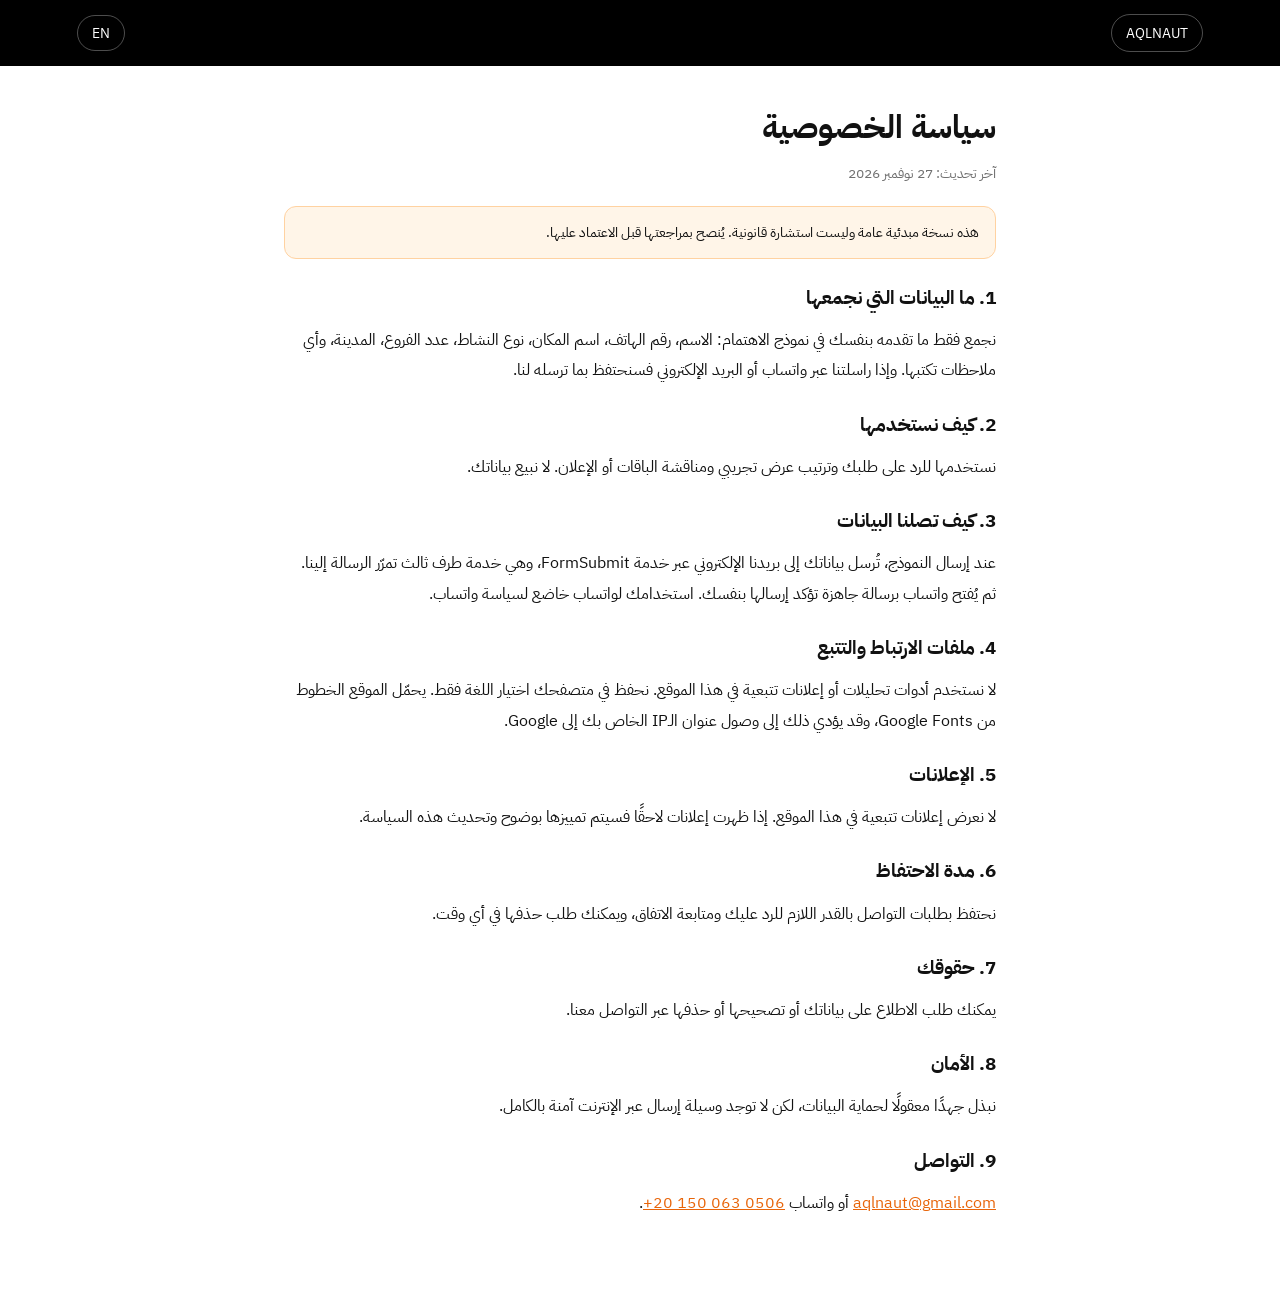
==== privacy.html @ 7dd6e395 "Add privacy policy page in Arabic and English" ====
<!doctype html>
<html lang="ar" dir="rtl"><head><meta charset="utf-8"><meta name="viewport" content="width=device-width,initial-scale=1">
<title>سياسة الخصوصية | AQLNAUT</title><meta name="robots" content="index,follow">
<link href="https://fonts.googleapis.com/css2?family=IBM+Plex+Sans+Arabic:wght@300;400;500;700&family=Inter:wght@400;600&display=swap" rel="stylesheet">
<link rel="stylesheet" href="style.css"></head>
<body class="legalpage">
<div class="legal-top"><a href="index.html" id="back">AQLNAUT</a><button id="lang">EN</button></div>
<main class="legal">
<div id="ar"><h1>سياسة الخصوصية</h1><p class="upd">آخر تحديث: 27 نوفمبر 2026</p><div class="draft">هذه نسخة مبدئية عامة وليست استشارة قانونية. يُنصح بمراجعتها قبل الاعتماد عليها.</div>
<h2>1. ما البيانات التي نجمعها</h2><p>نجمع فقط ما تقدمه بنفسك في نموذج الاهتمام: الاسم، رقم الهاتف، اسم المكان، نوع النشاط، عدد الفروع، المدينة، وأي ملاحظات تكتبها. وإذا راسلتنا عبر واتساب أو البريد الإلكتروني فسنحتفظ بما ترسله لنا.</p>
<h2>2. كيف نستخدمها</h2><p>نستخدمها للرد على طلبك وترتيب عرض تجريبي ومناقشة الباقات أو الإعلان. لا نبيع بياناتك.</p>
<h2>3. كيف تصلنا البيانات</h2><p>عند إرسال النموذج، تُرسل بياناتك إلى بريدنا الإلكتروني عبر خدمة FormSubmit، وهي خدمة طرف ثالث تمرّر الرسالة إلينا. ثم يُفتح واتساب برسالة جاهزة تؤكد إرسالها بنفسك. استخدامك لواتساب خاضع لسياسة واتساب.</p>
<h2>4. ملفات الارتباط والتتبع</h2><p>لا نستخدم أدوات تحليلات أو إعلانات تتبعية في هذا الموقع. نحفظ في متصفحك اختيار اللغة فقط. يحمّل الموقع الخطوط من Google Fonts، وقد يؤدي ذلك إلى وصول عنوان الـIP الخاص بك إلى Google.</p>
<h2>5. الإعلانات</h2><p>لا نعرض إعلانات تتبعية في هذا الموقع. إذا ظهرت إعلانات لاحقًا فسيتم تمييزها بوضوح وتحديث هذه السياسة.</p>
<h2>6. مدة الاحتفاظ</h2><p>نحتفظ بطلبات التواصل بالقدر اللازم للرد عليك ومتابعة الاتفاق، ويمكنك طلب حذفها في أي وقت.</p>
<h2>7. حقوقك</h2><p>يمكنك طلب الاطلاع على بياناتك أو تصحيحها أو حذفها عبر التواصل معنا.</p>
<h2>8. الأمان</h2><p>نبذل جهدًا معقولًا لحماية البيانات، لكن لا توجد وسيلة إرسال عبر الإنترنت آمنة بالكامل.</p>
<h2>9. التواصل</h2><p><a href="mailto:aqlnaut@gmail.com">aqlnaut@gmail.com</a> أو واتساب <a href="https://wa.me/201500630506" dir="ltr">+20 150 063 0506</a>.</p></div>
<div id="en" hidden><h1>Privacy Policy</h1><p class="upd">Last updated: November 27, 2026</p><div class="draft">This is a general draft and not legal advice. It should be reviewed before you rely on it.</div>
<h2>1. What we collect</h2><p>We collect only what you give us in the interest form: name, phone number, venue name, business type, number of branches, city, and any notes you write. If you message us on WhatsApp or by email, we keep what you send.</p>
<h2>2. How we use it</h2><p>We use it to reply to your request, arrange a demo and discuss plans or advertising. We do not sell your data.</p>
<h2>3. How it reaches us</h2><p>When you submit the form, your details are sent to our email through FormSubmit, a third-party service that forwards the message to us. WhatsApp then opens with a ready message so you can confirm sending yourself. Your use of WhatsApp is subject to WhatsApp's own policy.</p>
<h2>4. Cookies and tracking</h2><p>We do not use analytics or tracking ads on this site. We store only your language choice in your browser. The site loads fonts from Google Fonts, which may expose your IP address to Google.</p>
<h2>5. Advertising</h2><p>We do not show tracking ads on this site. If ads appear later, they will be clearly marked and this policy will be updated.</p>
<h2>6. Retention</h2><p>We keep contact requests as long as needed to reply and follow up. You can ask us to delete them at any time.</p>
<h2>7. Your rights</h2><p>You can ask to see, correct or delete your data by contacting us.</p>
<h2>8. Security</h2><p>We take reasonable steps to protect data, but no method of sending data over the internet is fully secure.</p>
<h2>9. Contact</h2><p><a href="mailto:aqlnaut@gmail.com">aqlnaut@gmail.com</a> or WhatsApp <a href="https://wa.me/201500630506" dir="ltr">+20 150 063 0506</a>.</p></div>
</main>
<script>
var l=localStorage.lang=="en"?"en":"ar";
function set(x){document.documentElement.lang=x;document.documentElement.dir=x=="ar"?"rtl":"ltr";document.getElementById("ar").hidden=x!="ar";document.getElementById("en").hidden=x!="en";document.getElementById("lang").textContent=x=="ar"?"EN":"عربي";document.title=(x=="ar"?"سياسة الخصوصية":"Privacy Policy")+" | AQLNAUT";localStorage.lang=x}
document.getElementById("lang").onclick=function(){set(document.documentElement.lang=="ar"?"en":"ar")};set(l);
</script></body></html>
---- style.css ----
:root{--ink:#0b0b0c;--mute:#6f6b64;--acc:#ff8a1f;--acc2:#ffb35c;--cream:#faf8f4;--line:#ece7de}
*{box-sizing:border-box}html{scroll-behavior:smooth}
body{margin:0;font-family:"IBM Plex Sans Arabic","Inter",system-ui,sans-serif;color:var(--ink);background:#fff;line-height:1.7;-webkit-font-smoothing:antialiased}
[lang=en] body,[lang=en] h1,[lang=en] h2{font-family:"Inter","IBM Plex Sans Arabic",system-ui,sans-serif}
.nav{position:absolute;inset:0 0 auto 0;z-index:10;display:flex;align-items:center;gap:28px;padding:22px 6vw}
.brand img{height:34px;display:block;mix-blend-mode:lighten}
.nav nav{display:flex;gap:28px;margin-inline-start:auto}
.nav nav a{color:#bdb8b0;text-decoration:none;font-size:14px;letter-spacing:.02em;transition:color .2s}.nav nav a:hover{color:#fff}
.lang{border:1px solid #3a3835;background:transparent;color:#e9e5de;border-radius:999px;padding:6px 16px;cursor:pointer;font:inherit;font-size:13px;transition:border-color .2s}.lang:hover{border-color:var(--acc)}
/* hero */
.hero{position:relative;background:#000;color:#fff;text-align:center;padding:140px 6vw 0;overflow:hidden;display:flex;flex-direction:column;align-items:center}
.aura{position:absolute;top:-10%;left:50%;width:900px;height:900px;transform:translateX(-50%);background:radial-gradient(closest-side,rgba(255,122,0,.28),rgba(255,122,0,.08) 55%,transparent 75%);animation:breathe 7s ease-in-out infinite;pointer-events:none}
.aura.small{top:auto;bottom:-40%;opacity:.8}
@keyframes breathe{50%{transform:translateX(-50%) scale(1.12);opacity:.8}}
.stars{position:absolute;inset:0;background-image:radial-gradient(1px 1px at 20% 30%,#fff8,transparent),radial-gradient(1px 1px at 70% 20%,#fff6,transparent),radial-gradient(1.5px 1.5px at 85% 60%,#fff7,transparent),radial-gradient(1px 1px at 10% 70%,#fff5,transparent),radial-gradient(1px 1px at 45% 12%,#fff6,transparent),radial-gradient(1px 1px at 58% 78%,#fff4,transparent);pointer-events:none}
.hero-logo{position:relative;width:min(640px,84vw);mix-blend-mode:lighten;margin-bottom:8px;animation:rise 1.2s cubic-bezier(.2,.7,.2,1) both}
.eyebrow{position:relative;margin:18px 0 0;color:var(--acc2);font-size:14px;letter-spacing:.18em;text-transform:uppercase}
h1{position:relative;font-size:clamp(36px,6.4vw,78px);line-height:1.12;margin:.35em 0 .25em;font-weight:700;letter-spacing:-.02em;background:linear-gradient(180deg,#fff 30%,#b9b3aa);-webkit-background-clip:text;background-clip:text;color:transparent;animation:rise 1.2s .15s cubic-bezier(.2,.7,.2,1) both}
.lead{position:relative;max-width:36em;color:#a9a49b;font-size:clamp(16px,1.6vw,20px);margin:0;animation:rise 1.2s .3s cubic-bezier(.2,.7,.2,1) both}
@keyframes rise{from{opacity:0;transform:translateY(24px)}}
.cta{position:relative;display:flex;gap:14px;flex-wrap:wrap;margin-top:34px;justify-content:center}
.btn{display:inline-block;padding:14px 32px;border-radius:999px;font-weight:600;font-size:16px;text-decoration:none;transition:transform .25s,box-shadow .25s,background .25s;color:#fff}
.btn.primary{background:linear-gradient(135deg,var(--acc),#ff5e00);box-shadow:0 10px 40px rgba(255,106,0,.35)}
.btn.primary:hover{transform:translateY(-3px);box-shadow:0 16px 50px rgba(255,106,0,.5)}
.btn.ghost{border:1px solid #403d39;background:rgba(255,255,255,.04);backdrop-filter:blur(8px)}.btn.ghost:hover{border-color:#fff;transform:translateY(-3px)}
.frame{background:#fff;border-radius:16px;overflow:hidden;box-shadow:0 40px 120px rgba(255,110,0,.18),0 0 0 1px rgba(255,255,255,.12)}
.frame .bar{display:flex;gap:6px;padding:10px 14px;background:#f1eee9}.frame .bar i{width:10px;height:10px;border-radius:50%;background:#d6d1c8}
.frame img{display:block;width:100%}
.hero-frame{position:relative;width:min(1080px,92vw);margin-top:70px;transform:perspective(1600px) rotateX(10deg) translateY(0);transform-origin:center top;transition:transform .15s linear;border-bottom-left-radius:0;border-bottom-right-radius:0;animation:rise 1.4s .5s cubic-bezier(.2,.7,.2,1) both}
/* strip */
.strip{background:#000;border-top:1px solid #1b1a19;padding:34px 6vw}
.strip-in{max-width:1000px;margin:auto;display:grid;grid-template-columns:repeat(4,1fr);gap:20px;text-align:center}
.strip b{display:block;font-size:30px;color:#fff;font-weight:700;letter-spacing:-.01em}.strip span{color:#8c877e;font-size:14px}
/* sections */
.section{padding:130px 6vw;position:relative;overflow:hidden}
.section.dark{background:#000;color:#fff}
.kicker{text-align:center;color:var(--acc);font-size:13px;letter-spacing:.2em;text-transform:uppercase;margin:0 0 10px;font-weight:600}
h2{font-size:clamp(30px,4.4vw,54px);line-height:1.15;text-align:center;margin:0 0 60px;font-weight:700;letter-spacing:-.02em}
.center{text-align:center}
.bento{display:grid;grid-template-columns:repeat(4,1fr);gap:16px;max-width:1160px;margin:auto}
.tile{--mx:50%;--my:50%;position:relative;background:var(--cream);border:1px solid var(--line);border-radius:24px;padding:30px;overflow:hidden;transition:transform .35s,border-color .35s;min-height:220px}
.tile::before{content:"";position:absolute;inset:0;background:radial-gradient(320px circle at var(--mx) var(--my),rgba(255,138,31,.16),transparent 60%);opacity:0;transition:opacity .3s}
.tile:hover{transform:translateY(-6px);border-color:#f2c79a}.tile:hover::before{opacity:1}
.tile.big{grid-column:span 2;grid-row:span 2;display:flex;flex-direction:column;justify-content:flex-end;background:#0b0b0c;color:#fff;border-color:#0b0b0c}
.tile.big p{color:#b4afa6}.tile.big h3{font-size:32px}
.tile.wide{grid-column:span 2}
.ic{display:block;font-size:12px;letter-spacing:.2em;color:var(--acc);font-weight:600;margin-bottom:auto;padding-bottom:40px}
.tile h3{margin:0 0 8px;font-size:21px;font-weight:700}.tile p{margin:0;color:var(--mute);font-size:15px;position:relative}
.tabs{display:flex;gap:8px;justify-content:center;margin-bottom:40px;flex-wrap:wrap}
.tabs button{font:inherit;font-size:15px;color:#bdb8b0;background:transparent;border:1px solid #2c2a28;border-radius:999px;padding:10px 24px;cursor:pointer;transition:all .25s}
.tabs button.on{background:#fff;color:#000;border-color:#fff}.tabs button:hover:not(.on){border-color:#777}
.stage{position:relative;max-width:1000px;margin:auto}
.pane{display:none}.pane.on{display:block;animation:rise .6s both}
.pane.phone{max-width:340px;margin:auto;border-radius:36px;border:8px solid #1d1c1b;overflow:hidden;box-shadow:0 30px 100px rgba(255,110,0,.2)}.pane.phone img{display:block;width:100%}
.note{color:#8c877e;font-size:14px;margin-top:34px}
.steps{list-style:none;max-width:900px;margin:auto;padding:0;display:grid;grid-template-columns:repeat(3,1fr);gap:20px}
.steps li{background:var(--cream);border:1px solid var(--line);border-radius:24px;padding:30px}
.steps b{display:grid;place-items:center;width:44px;height:44px;border-radius:50%;background:#0b0b0c;color:var(--acc2);margin-bottom:20px;font-size:18px}
.steps h3{margin:0 0 6px;font-size:21px}.steps p{margin:0;color:var(--mute);font-size:15px}
.section:not(.dark) .note{color:var(--mute)}
.final{padding:150px 6vw;text-align:center}.final h2{margin-bottom:18px}.final p{color:#a9a49b;position:relative}
.foot{background:#000;color:#6f6b64;display:flex;align-items:center;justify-content:space-between;padding:26px 6vw;border-top:1px solid #1b1a19;font-size:13px}
.foot img{height:26px;mix-blend-mode:lighten}
.reveal{opacity:0;transform:translateY(26px);transition:opacity .8s cubic-bezier(.2,.7,.2,1),transform .8s cubic-bezier(.2,.7,.2,1)}.reveal.in{opacity:1;transform:none}
@media(max-width:900px){.bento{grid-template-columns:1fr 1fr}.tile.big,.tile.wide{grid-column:span 2}.tile.big{grid-row:auto;min-height:260px}.steps{grid-template-columns:1fr}.strip-in{grid-template-columns:1fr 1fr}.nav nav{display:none}.nav .lang{margin-inline-start:auto}.section{padding:90px 6vw}.hero-frame{margin-top:50px}}
@media(max-width:520px){.bento{grid-template-columns:1fr}.tile.big,.tile.wide{grid-column:auto}}
@media(prefers-reduced-motion:reduce){*{animation:none!important;transition:none!important;scroll-behavior:auto}.reveal{opacity:1;transform:none}.hero-frame{transform:none}}
/* motion v3 */
.progress{position:fixed;top:0;inset-inline-start:0;height:3px;width:0;background:linear-gradient(90deg,var(--acc),#ff5e00);z-index:50}
.cursor-glow{position:fixed;left:0;top:0;width:520px;height:520px;margin:-260px 0 0 -260px;border-radius:50%;pointer-events:none;z-index:5;background:radial-gradient(closest-side,rgba(255,130,20,.20),rgba(255,130,20,.06) 55%,transparent 75%);mix-blend-mode:screen;opacity:0;transition:opacity .4s;will-change:transform}
.cursor-glow.on{opacity:1}
.fx>canvas{position:absolute;inset:0;width:100%;height:100%;pointer-events:none;z-index:0}
.fx>*:not(canvas):not(.aura){position:relative;z-index:1}
.nav{z-index:20}
.hero-logo{animation:rise 1.2s cubic-bezier(.2,.7,.2,1) both,float 6s 1.4s ease-in-out infinite}
@keyframes float{50%{transform:translateY(-10px)}}
.hero-frame{animation:rise 1.4s .5s cubic-bezier(.2,.7,.2,1) both}
.word{display:inline-block;opacity:0;transform:translateY(40px) rotateX(-40deg);filter:blur(8px);animation:wordin .9s cubic-bezier(.2,.7,.2,1) forwards}
@keyframes wordin{to{opacity:1;transform:none;filter:none}}
h1{animation:none}
.marquee{background:#000;border-top:1px solid #1b1a19;overflow:hidden;padding:18px 0;direction:ltr}
.track{display:flex;gap:56px;width:max-content;animation:slide 38s linear infinite}
.track span{color:#4e4a45;font-size:28px;font-weight:700;letter-spacing:.12em;text-transform:uppercase;white-space:nowrap;transition:color .3s}
.track span:nth-child(3n){color:var(--acc)}
.marquee:hover .track{animation-play-state:paused}
@keyframes slide{to{transform:translateX(-50%)}}
.btn{will-change:transform}
.tile{transform-style:preserve-3d;will-change:transform}
.tile .ic{transition:transform .4s}.tile:hover .ic{transform:translateX(6px)}
.steps li{transition:transform .35s,border-color .35s}.steps li:hover{transform:translateY(-6px);border-color:#f2c79a}
.pane.phone,.frame{transition:transform .5s}
.stage:hover .pane.on{transform:translateY(-6px)}
.kicker::before,.kicker::after{content:"";display:inline-block;width:28px;height:1px;background:var(--acc);vertical-align:middle;margin:0 12px;opacity:.6}
@media(prefers-reduced-motion:reduce){.word{opacity:1;transform:none;filter:none}.cursor-glow,.fx>canvas{display:none}}
@media(hover:none){.cursor-glow{display:none}}
h1{background:none;-webkit-background-clip:border-box;color:#fff}
.word{background:linear-gradient(180deg,#fff 30%,#b9b3aa);-webkit-background-clip:text;background-clip:text;color:transparent;padding:0 .04em}

.lead-wrap{max-width:680px;margin:48px auto 0;position:relative;z-index:2}
.lead-form,.thanks{padding:32px;border:1px solid rgba(255,255,255,.12);border-radius:22px;background:rgba(255,255,255,.05);backdrop-filter:blur(10px);text-align:start}
.lead-form h3,.thanks h3{margin:0 0 6px;font-size:1.4rem;color:#fff}
.form-sub{margin:0 0 22px;color:rgba(255,255,255,.65);font-size:.95rem}
.lead-form .grid{display:grid;grid-template-columns:1fr 1fr;gap:16px}
.fld{display:flex;flex-direction:column;gap:7px;position:relative}.fld.full{margin-top:16px}
.fld>span{font-size:.85rem;color:rgba(255,255,255,.8);font-weight:500}
.fld input,.fld select,.fld textarea{width:100%;box-sizing:border-box;padding:13px 14px;border-radius:12px;border:1px solid rgba(255,255,255,.16);background:rgba(0,0,0,.5);color:#fff;font:inherit;transition:border-color .2s,box-shadow .2s}
.fld input:hover,.fld select:hover,.fld textarea:hover{border-color:rgba(255,255,255,.3)}
.fld input:focus,.fld select:focus,.fld textarea:focus{outline:none;border-color:#ff8a2b;box-shadow:0 0 0 3px rgba(255,138,43,.22)}
.fld .err{display:none;font-style:normal;font-size:.78rem;color:#ff6b6b}
.fld.bad input{border-color:#ff6b6b;box-shadow:0 0 0 3px rgba(255,107,107,.15)}.fld.bad .err{display:block}
.lead-form .submit{margin-top:22px;width:100%;border:0;cursor:pointer;justify-content:center}
.lead-form .note{margin:12px 0 0;font-size:.82rem;opacity:.65;text-align:center}
.thanks{text-align:center}.thanks .check{width:64px;height:64px;margin:0 auto 14px;border-radius:50%;background:linear-gradient(135deg,#ff8a2b,#ff5a00);color:#fff;font-size:2rem;display:grid;place-items:center;box-shadow:0 0 40px rgba(255,122,26,.5);animation:pop .5s cubic-bezier(.2,.9,.3,1.3)}
.thanks p{color:rgba(255,255,255,.75);margin:0 0 20px}.thanks .btn{margin:4px}
@keyframes pop{from{transform:scale(.3);opacity:0}to{transform:scale(1);opacity:1}}
@media(max-width:600px){.lead-form .grid{grid-template-columns:1fr}.lead-form,.thanks{padding:22px}}
.plans{display:grid;grid-template-columns:repeat(auto-fit,minmax(220px,1fr));gap:18px;max-width:1160px;margin:40px auto 0}
.plan{padding:28px;border:1px solid rgba(0,0,0,.1);border-radius:20px;background:#fff}
.plan.pop{border-color:#ff7a1a;box-shadow:0 20px 50px rgba(255,122,26,.18)}
.plan h3{margin:0 0 10px}.plan .price b{font-size:2.4rem}.plan ul{padding:0 18px;line-height:1.9}
@media(max-width:600px){.lead-form .row{grid-template-columns:1fr}}
[hidden]{display:none!important}
.adv-d{max-width:640px;margin:16px auto 28px}
.plan .ask{margin-top:18px;display:inline-block;color:#111;border-color:rgba(0,0,0,.25)}.plan h3{font-size:1.3rem}

.foot{display:block!important;padding:40px 6vw 22px!important}
.foot-in{display:flex;flex-wrap:wrap;gap:28px;align-items:center;justify-content:space-between;max-width:1200px;margin:0 auto}
.foot-brand img{height:26px;display:block}.foot-brand p{margin:10px 0 0;font-size:.85rem;opacity:.6;max-width:320px}
.foot-links{display:flex;gap:22px;flex-wrap:wrap}.foot-links a{color:rgba(255,255,255,.75);text-decoration:none;font-size:.92rem;transition:color .2s}.foot-links a:hover{color:#ff8a2b}
.social{display:flex;gap:10px}.social a{width:42px;height:42px;border-radius:50%;border:1px solid rgba(255,255,255,.18);display:grid;place-items:center;color:rgba(255,255,255,.8);transition:all .25s}
.social a:hover{color:#fff;border-color:#ff8a2b;background:rgba(255,138,43,.15);transform:translateY(-3px)}.social svg{width:19px;height:19px}
.foot-bot{max-width:1200px;margin:26px auto 0;padding-top:18px;border-top:1px solid rgba(255,255,255,.1);font-size:.8rem;opacity:.55;text-align:center}
.legal{max-width:760px;margin:0 auto;padding:110px 24px 60px;color:#111;line-height:1.9}
.legal h1{font-size:2rem;margin:0 0 6px}.legal h2{font-size:1.2rem;margin:28px 0 6px}.legal .upd{opacity:.6;font-size:.9rem}
.legal .draft{background:#fff5e8;border:1px solid #ffd2a1;border-radius:12px;padding:12px 16px;margin:18px 0;font-size:.9rem}
.legal a{color:#e8650a}.legal-top{position:fixed;top:0;left:0;right:0;background:#000;padding:14px 6vw;display:flex;justify-content:space-between;align-items:center;z-index:5}
.legal-top img{height:24px}.legal-top a,.legal-top button{color:#fff;text-decoration:none;font-size:.9rem;background:none;border:1px solid rgba(255,255,255,.3);border-radius:20px;padding:6px 14px;cursor:pointer;font-family:inherit}
body.legalpage{background:#fff}
.legal h1,.legal h2{color:#111!important;-webkit-text-fill-color:#111!important;background:none!important;opacity:1!important;animation:none!important;text-align:start;letter-spacing:0}
#mailrow a{color:#ffb067;text-decoration:none;border-bottom:1px solid rgba(255,176,103,.4);font-size:1.05rem}
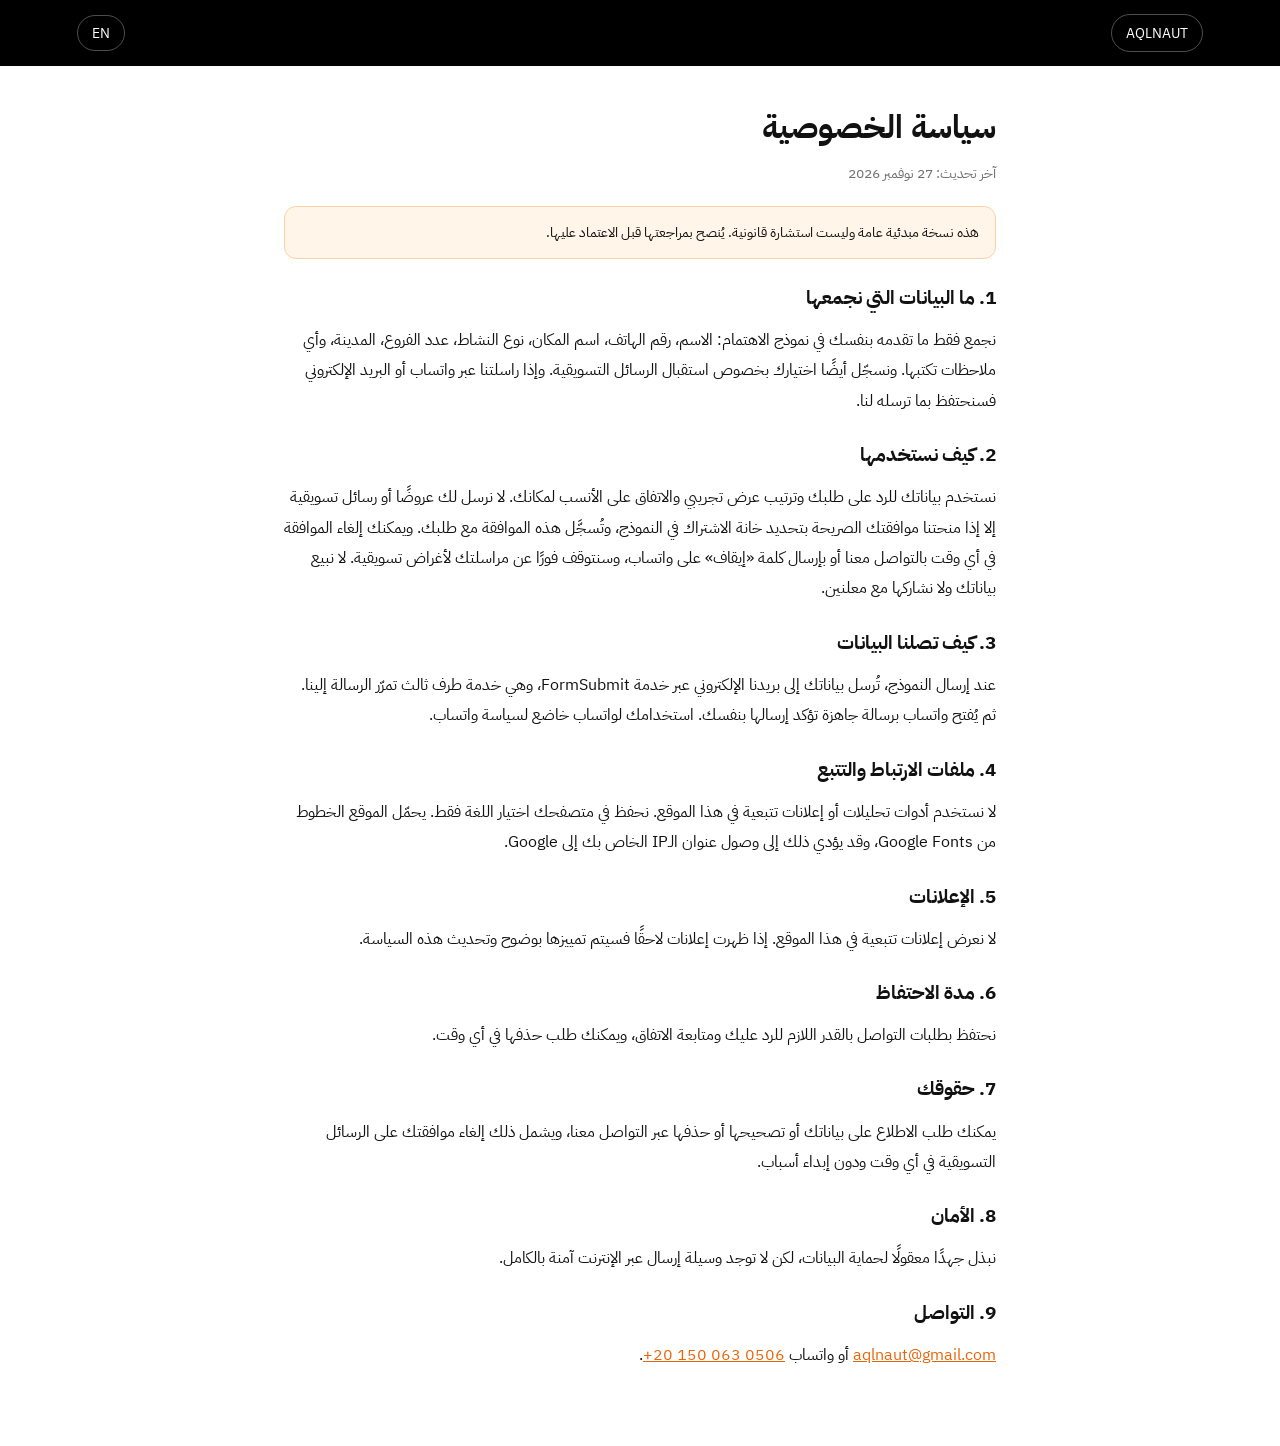
==== commit e018a822: "Update privacy policy content and language options" ====
--- a/privacy.html
+++ b/privacy.html
@@ -7,23 +7,23 @@
 <div class="legal-top"><a href="index.html" id="back">AQLNAUT</a><button id="lang">EN</button></div>
 <main class="legal">
 <div id="ar"><h1>سياسة الخصوصية</h1><p class="upd">آخر تحديث: 27 نوفمبر 2026</p><div class="draft">هذه نسخة مبدئية عامة وليست استشارة قانونية. يُنصح بمراجعتها قبل الاعتماد عليها.</div>
-<h2>1. ما البيانات التي نجمعها</h2><p>نجمع فقط ما تقدمه بنفسك في نموذج الاهتمام: الاسم، رقم الهاتف، اسم المكان، نوع النشاط، عدد الفروع، المدينة، وأي ملاحظات تكتبها. وإذا راسلتنا عبر واتساب أو البريد الإلكتروني فسنحتفظ بما ترسله لنا.</p>
-<h2>2. كيف نستخدمها</h2><p>نستخدمها للرد على طلبك وترتيب عرض تجريبي ومناقشة الباقات أو الإعلان. لا نبيع بياناتك.</p>
+<h2>1. ما البيانات التي نجمعها</h2><p>نجمع فقط ما تقدمه بنفسك في نموذج الاهتمام: الاسم، رقم الهاتف، اسم المكان، نوع النشاط، عدد الفروع، المدينة، وأي ملاحظات تكتبها. ونسجّل أيضًا اختيارك بخصوص استقبال الرسائل التسويقية. وإذا راسلتنا عبر واتساب أو البريد الإلكتروني فسنحتفظ بما ترسله لنا.</p>
+<h2>2. كيف نستخدمها</h2><p>نستخدم بياناتك للرد على طلبك وترتيب عرض تجريبي والاتفاق على الأنسب لمكانك. لا نرسل لك عروضًا أو رسائل تسويقية إلا إذا منحتنا موافقتك الصريحة بتحديد خانة الاشتراك في النموذج، وتُسجَّل هذه الموافقة مع طلبك. ويمكنك إلغاء الموافقة في أي وقت بالتواصل معنا أو بإرسال كلمة «إيقاف» على واتساب، وسنتوقف فورًا عن مراسلتك لأغراض تسويقية. لا نبيع بياناتك ولا نشاركها مع معلنين.</p>
 <h2>3. كيف تصلنا البيانات</h2><p>عند إرسال النموذج، تُرسل بياناتك إلى بريدنا الإلكتروني عبر خدمة FormSubmit، وهي خدمة طرف ثالث تمرّر الرسالة إلينا. ثم يُفتح واتساب برسالة جاهزة تؤكد إرسالها بنفسك. استخدامك لواتساب خاضع لسياسة واتساب.</p>
 <h2>4. ملفات الارتباط والتتبع</h2><p>لا نستخدم أدوات تحليلات أو إعلانات تتبعية في هذا الموقع. نحفظ في متصفحك اختيار اللغة فقط. يحمّل الموقع الخطوط من Google Fonts، وقد يؤدي ذلك إلى وصول عنوان الـIP الخاص بك إلى Google.</p>
 <h2>5. الإعلانات</h2><p>لا نعرض إعلانات تتبعية في هذا الموقع. إذا ظهرت إعلانات لاحقًا فسيتم تمييزها بوضوح وتحديث هذه السياسة.</p>
 <h2>6. مدة الاحتفاظ</h2><p>نحتفظ بطلبات التواصل بالقدر اللازم للرد عليك ومتابعة الاتفاق، ويمكنك طلب حذفها في أي وقت.</p>
-<h2>7. حقوقك</h2><p>يمكنك طلب الاطلاع على بياناتك أو تصحيحها أو حذفها عبر التواصل معنا.</p>
+<h2>7. حقوقك</h2><p>يمكنك طلب الاطلاع على بياناتك أو تصحيحها أو حذفها عبر التواصل معنا، ويشمل ذلك إلغاء موافقتك على الرسائل التسويقية في أي وقت ودون إبداء أسباب.</p>
 <h2>8. الأمان</h2><p>نبذل جهدًا معقولًا لحماية البيانات، لكن لا توجد وسيلة إرسال عبر الإنترنت آمنة بالكامل.</p>
 <h2>9. التواصل</h2><p><a href="mailto:aqlnaut@gmail.com">aqlnaut@gmail.com</a> أو واتساب <a href="https://wa.me/201500630506" dir="ltr">+20 150 063 0506</a>.</p></div>
 <div id="en" hidden><h1>Privacy Policy</h1><p class="upd">Last updated: November 27, 2026</p><div class="draft">This is a general draft and not legal advice. It should be reviewed before you rely on it.</div>
-<h2>1. What we collect</h2><p>We collect only what you give us in the interest form: name, phone number, venue name, business type, number of branches, city, and any notes you write. If you message us on WhatsApp or by email, we keep what you send.</p>
-<h2>2. How we use it</h2><p>We use it to reply to your request, arrange a demo and discuss plans or advertising. We do not sell your data.</p>
+<h2>1. What we collect</h2><p>We collect only what you give us in the interest form: name, phone number, venue name, business type, number of branches, city, and any notes you write. We also record your choice about receiving marketing messages. If you message us on WhatsApp or by email, we keep what you send.</p>
+<h2>2. How we use it</h2><p>We use your details to reply to your request, arrange a demo and agree what fits your venue. We send offers or marketing messages only if you explicitly opt in by ticking the checkbox in the form, and that consent is stored with your request. You can withdraw consent at any time by contacting us or sending "stop" on WhatsApp, and we will stop marketing to you immediately. We do not sell your data or share it with advertisers.</p>
 <h2>3. How it reaches us</h2><p>When you submit the form, your details are sent to our email through FormSubmit, a third-party service that forwards the message to us. WhatsApp then opens with a ready message so you can confirm sending yourself. Your use of WhatsApp is subject to WhatsApp's own policy.</p>
 <h2>4. Cookies and tracking</h2><p>We do not use analytics or tracking ads on this site. We store only your language choice in your browser. The site loads fonts from Google Fonts, which may expose your IP address to Google.</p>
 <h2>5. Advertising</h2><p>We do not show tracking ads on this site. If ads appear later, they will be clearly marked and this policy will be updated.</p>
 <h2>6. Retention</h2><p>We keep contact requests as long as needed to reply and follow up. You can ask us to delete them at any time.</p>
-<h2>7. Your rights</h2><p>You can ask to see, correct or delete your data by contacting us.</p>
+<h2>7. Your rights</h2><p>You can ask to see, correct or delete your data by contacting us. This includes withdrawing your consent to marketing messages at any time, without giving a reason.</p>
 <h2>8. Security</h2><p>We take reasonable steps to protect data, but no method of sending data over the internet is fully secure.</p>
 <h2>9. Contact</h2><p><a href="mailto:aqlnaut@gmail.com">aqlnaut@gmail.com</a> or WhatsApp <a href="https://wa.me/201500630506" dir="ltr">+20 150 063 0506</a>.</p></div>
 </main>
